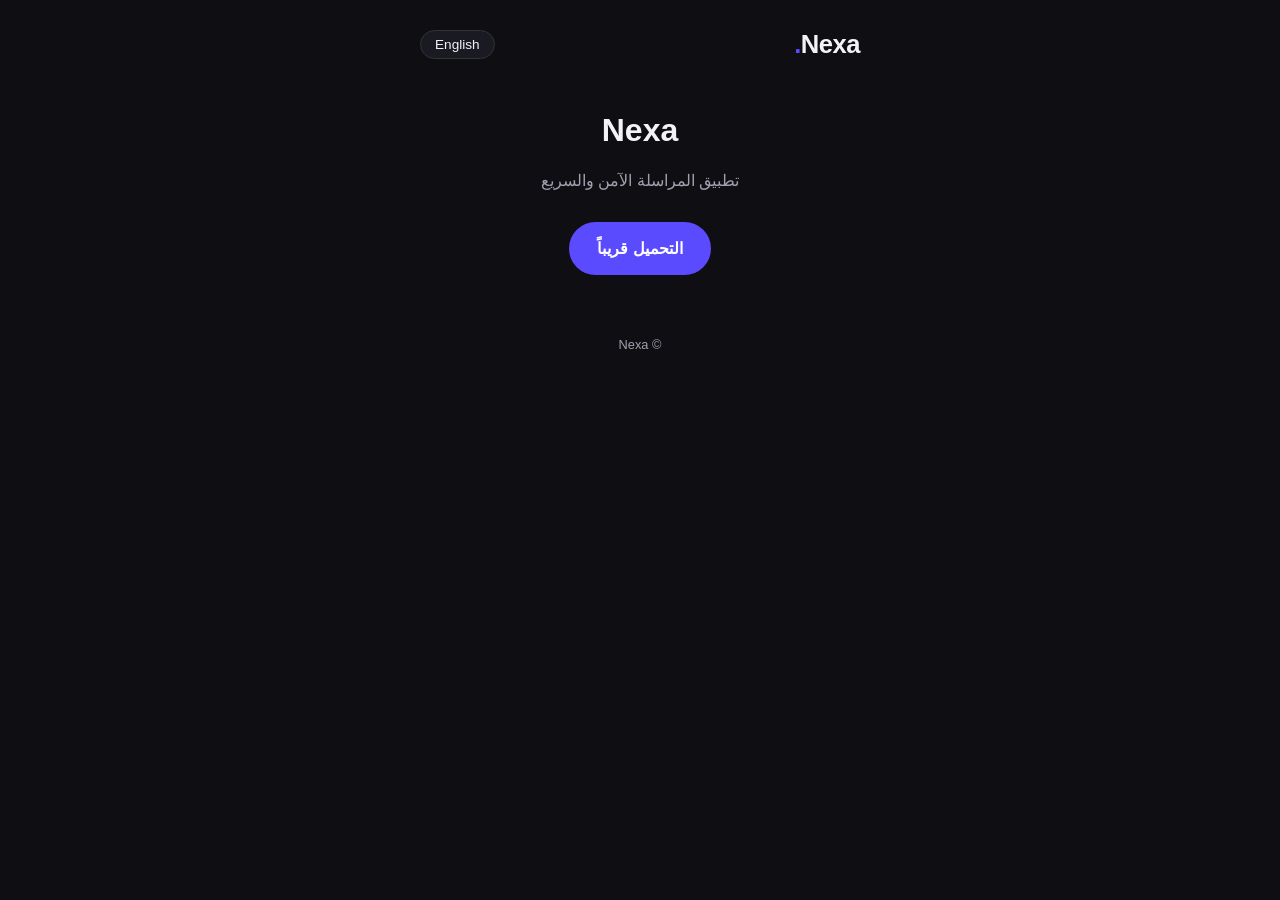
==== index.html @ ededb06b "Initialize Nexa public profile website (GitHub Pages)" ====
<!DOCTYPE html>
<html lang="ar" dir="rtl">
<head>
  <meta charset="UTF-8" />
  <meta name="viewport" content="width=device-width, initial-scale=1.0" />
  <title>Nexa</title>
  <meta name="description" content="Nexa — Secure & fast messaging" />
  <link rel="stylesheet" href="css/styles.css" />
  <script src="config.js"></script>
</head>
<body>
  <div id="app"></div>
  <script src="js/app.js"></script>
</body>
</html>
---- css/styles.css ----
:root {
  --primary: #5b4bff;
  --primary-dark: #4638d4;
  --bg: #0f0f13;
  --surface: #1a1a22;
  --text: #f2f2f7;
  --text-muted: #a0a0b0;
  --danger: #ff4d6d;
  --radius: 16px;
  --font-ar: "Segoe UI", "Tahoma", "Arial", sans-serif;
  --font-en: system-ui, -apple-system, sans-serif;
}

* { box-sizing: border-box; margin: 0; padding: 0; }

body {
  font-family: var(--font-ar);
  background: var(--bg);
  color: var(--text);
  min-height: 100vh;
  line-height: 1.6;
}

[dir="ltr"] body { font-family: var(--font-en); }

.container {
  max-width: 480px;
  margin: 0 auto;
  padding: 24px 20px;
}

header {
  display: flex;
  justify-content: space-between;
  align-items: center;
  margin-bottom: 40px;
}

.logo {
  font-size: 1.6rem;
  font-weight: 700;
  letter-spacing: -0.5px;
}

.logo span { color: var(--primary); }

.lang-btn {
  background: var(--surface);
  border: 1px solid #333;
  color: var(--text);
  padding: 6px 14px;
  border-radius: 999px;
  cursor: pointer;
  font-size: 0.85rem;
}

.hero {
  text-align: center;
  margin-bottom: 48px;
}

.hero h1 {
  font-size: 2rem;
  margin-bottom: 12px;
}

.hero p {
  color: var(--text-muted);
  margin-bottom: 28px;
}

.btn {
  display: inline-flex;
  align-items: center;
  justify-content: center;
  gap: 8px;
  background: var(--primary);
  color: white;
  text-decoration: none;
  padding: 14px 28px;
  border-radius: 999px;
  font-weight: 600;
  font-size: 1rem;
  border: none;
  cursor: pointer;
  transition: background 0.2s;
}

.btn:hover { background: var(--primary-dark); }
.btn:disabled {
  background: #444;
  cursor: not-allowed;
  opacity: 0.7;
}

.profile-card {
  background: var(--surface);
  border-radius: var(--radius);
  padding: 28px 24px;
  text-align: center;
}

.avatar {
  width: 96px;
  height: 96px;
  border-radius: 50%;
  background: #2a2a35;
  margin: 0 auto 16px;
  object-fit: cover;
  border: 3px solid var(--primary);
}

.display-name {
  font-size: 1.4rem;
  font-weight: 700;
  margin-bottom: 4px;
}

.username {
  color: var(--text-muted);
  font-size: 0.95rem;
  margin-bottom: 16px;
}

.bio {
  color: var(--text-muted);
  font-size: 0.95rem;
  margin-bottom: 24px;
}

.fallback {
  text-align: center;
  padding: 60px 20px;
}

.fallback h2 {
  margin-bottom: 12px;
}

.fallback p {
  color: var(--text-muted);
  margin-bottom: 24px;
}

.loading {
  text-align: center;
  padding: 80px 20px;
  color: var(--text-muted);
}

footer {
  text-align: center;
  margin-top: 60px;
  color: var(--text-muted);
  font-size: 0.8rem;
}
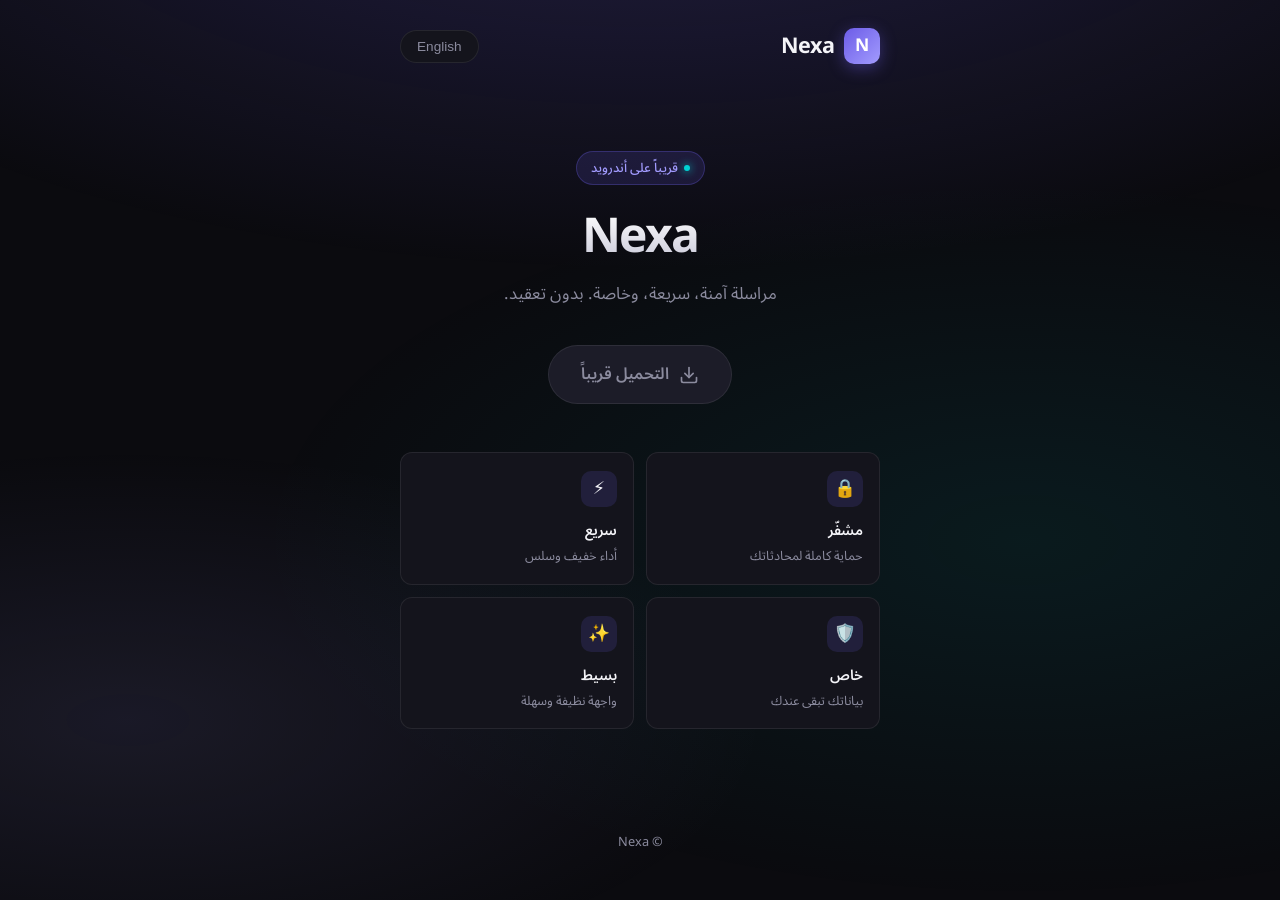
==== commit 83f95be1: "Redesign Nexa public website — modern premium look" ====
--- a/index.html
+++ b/index.html
@@ -2,13 +2,18 @@
 <html lang="ar" dir="rtl">
 <head>
   <meta charset="UTF-8" />
-  <meta name="viewport" content="width=device-width, initial-scale=1.0" />
-  <title>Nexa</title>
-  <meta name="description" content="Nexa — Secure & fast messaging" />
+  <meta name="viewport" content="width=device-width, initial-scale=1.0, viewport-fit=cover" />
+  <title>Nexa — Secure Messaging</title>
+  <meta name="description" content="Nexa — تطبيق المراسلة الآمن والسريع" />
+  <meta name="theme-color" content="#0b0b0f" />
+  <link rel="preconnect" href="https://fonts.googleapis.com" />
+  <link rel="preconnect" href="https://fonts.gstatic.com" crossorigin />
+  <link href="https://fonts.googleapis.com/css2?family=Inter:wght@400;500;600;700&family=Noto+Sans+Arabic:wght@400;500;600;700&display=swap" rel="stylesheet" />
   <link rel="stylesheet" href="css/styles.css" />
   <script src="config.js"></script>
 </head>
 <body>
+  <div class="bg-glow"></div>
   <div id="app"></div>
   <script src="js/app.js"></script>
 </body>
--- a/css/styles.css
+++ b/css/styles.css
@@ -1,156 +1,433 @@
 :root {
-  --primary: #5b4bff;
-  --primary-dark: #4638d4;
-  --bg: #0f0f13;
-  --surface: #1a1a22;
-  --text: #f2f2f7;
-  --text-muted: #a0a0b0;
-  --danger: #ff4d6d;
-  --radius: 16px;
-  --font-ar: "Segoe UI", "Tahoma", "Arial", sans-serif;
-  --font-en: system-ui, -apple-system, sans-serif;
-}
-
-* { box-sizing: border-box; margin: 0; padding: 0; }
+  --bg: #0b0b0f;
+  --surface: #14141c;
+  --surface-2: #1c1c28;
+  --border: rgba(255,255,255,0.08);
+  --text: #f4f4f8;
+  --text-muted: #8b8b9e;
+  --primary: #6c5ce7;
+  --primary-2: #a29bfe;
+  --accent: #00d2d3;
+  --radius: 20px;
+  --radius-sm: 12px;
+  --shadow: 0 20px 50px rgba(0,0,0,0.45);
+}
+
+* {
+  box-sizing: border-box;
+  margin: 0;
+  padding: 0;
+}
+
+html, body {
+  min-height: 100%;
+}
 
 body {
-  font-family: var(--font-ar);
+  font-family: "Noto Sans Arabic", "Inter", system-ui, sans-serif;
   background: var(--bg);
   color: var(--text);
+  line-height: 1.6;
+  -webkit-font-smoothing: antialiased;
+  overflow-x: hidden;
+}
+
+[dir="ltr"] body {
+  font-family: "Inter", "Noto Sans Arabic", system-ui, sans-serif;
+}
+
+/* Background glow */
+.bg-glow {
+  position: fixed;
+  inset: 0;
+  pointer-events: none;
+  background:
+    radial-gradient(ellipse 80% 50% at 50% -20%, rgba(108, 92, 231, 0.25), transparent),
+    radial-gradient(ellipse 60% 40% at 80% 60%, rgba(0, 210, 211, 0.08), transparent),
+    radial-gradient(ellipse 50% 30% at 10% 80%, rgba(162, 155, 254, 0.1), transparent);
+  z-index: 0;
+}
+
+#app {
+  position: relative;
+  z-index: 1;
   min-height: 100vh;
-  line-height: 1.6;
-}
-
-[dir="ltr"] body { font-family: var(--font-en); }
+  display: flex;
+  flex-direction: column;
+}
 
 .container {
-  max-width: 480px;
+  width: 100%;
+  max-width: 520px;
   margin: 0 auto;
-  padding: 24px 20px;
-}
-
-header {
-  display: flex;
+  padding: 20px 20px 40px;
+  flex: 1;
+  display: flex;
+  flex-direction: column;
+}
+
+/* Header */
+.header {
+  display: flex;
+  align-items: center;
   justify-content: space-between;
-  align-items: center;
-  margin-bottom: 40px;
+  padding: 8px 0 28px;
 }
 
 .logo {
-  font-size: 1.6rem;
-  font-weight: 700;
-  letter-spacing: -0.5px;
-}
-
-.logo span { color: var(--primary); }
+  display: flex;
+  align-items: center;
+  gap: 10px;
+  font-weight: 700;
+  font-size: 1.35rem;
+  letter-spacing: -0.03em;
+  text-decoration: none;
+  color: var(--text);
+}
+
+.logo-mark {
+  width: 36px;
+  height: 36px;
+  border-radius: 10px;
+  background: linear-gradient(135deg, var(--primary), var(--primary-2));
+  display: grid;
+  place-items: center;
+  font-size: 1.1rem;
+  font-weight: 700;
+  color: white;
+  box-shadow: 0 4px 16px rgba(108, 92, 231, 0.4);
+}
 
 .lang-btn {
   background: var(--surface);
-  border: 1px solid #333;
+  border: 1px solid var(--border);
+  color: var(--text-muted);
+  padding: 8px 16px;
+  border-radius: 999px;
+  font-size: 0.85rem;
+  font-weight: 500;
+  cursor: pointer;
+  transition: all 0.2s;
+}
+
+.lang-btn:hover {
   color: var(--text);
+  border-color: rgba(255,255,255,0.15);
+  background: var(--surface-2);
+}
+
+/* Hero */
+.hero {
+  flex: 1;
+  display: flex;
+  flex-direction: column;
+  align-items: center;
+  justify-content: center;
+  text-align: center;
+  padding: 20px 0 40px;
+}
+
+.badge {
+  display: inline-flex;
+  align-items: center;
+  gap: 6px;
+  background: rgba(108, 92, 231, 0.15);
+  border: 1px solid rgba(108, 92, 231, 0.3);
+  color: var(--primary-2);
+  font-size: 0.8rem;
+  font-weight: 500;
   padding: 6px 14px;
   border-radius: 999px;
-  cursor: pointer;
-  font-size: 0.85rem;
-}
-
-.hero {
-  text-align: center;
-  margin-bottom: 48px;
+  margin-bottom: 24px;
+}
+
+.badge-dot {
+  width: 6px;
+  height: 6px;
+  border-radius: 50%;
+  background: var(--accent);
+  box-shadow: 0 0 8px var(--accent);
 }
 
 .hero h1 {
-  font-size: 2rem;
-  margin-bottom: 12px;
-}
-
-.hero p {
-  color: var(--text-muted);
-  margin-bottom: 28px;
-}
-
-.btn {
+  font-size: clamp(2.2rem, 8vw, 3rem);
+  font-weight: 700;
+  letter-spacing: -0.04em;
+  line-height: 1.15;
+  margin-bottom: 16px;
+  background: linear-gradient(180deg, #fff 0%, #c8c8d8 100%);
+  -webkit-background-clip: text;
+  -webkit-text-fill-color: transparent;
+  background-clip: text;
+}
+
+.hero-sub {
+  color: var(--text-muted);
+  font-size: 1.05rem;
+  max-width: 340px;
+  margin-bottom: 36px;
+  line-height: 1.7;
+}
+
+/* Download button */
+.btn-download {
   display: inline-flex;
   align-items: center;
   justify-content: center;
-  gap: 8px;
-  background: var(--primary);
+  gap: 10px;
+  background: linear-gradient(135deg, var(--primary), #7c6cf0);
   color: white;
   text-decoration: none;
-  padding: 14px 28px;
-  border-radius: 999px;
   font-weight: 600;
   font-size: 1rem;
+  padding: 16px 32px;
+  border-radius: 999px;
   border: none;
   cursor: pointer;
-  transition: background 0.2s;
-}
-
-.btn:hover { background: var(--primary-dark); }
-.btn:disabled {
-  background: #444;
-  cursor: not-allowed;
-  opacity: 0.7;
+  box-shadow: 0 8px 28px rgba(108, 92, 231, 0.45);
+  transition: transform 0.2s, box-shadow 0.2s;
+}
+
+.btn-download:hover {
+  transform: translateY(-2px);
+  box-shadow: 0 12px 32px rgba(108, 92, 231, 0.55);
+}
+
+.btn-download:active {
+  transform: translateY(0);
+}
+
+.btn-download.soon {
+  background: var(--surface-2);
+  box-shadow: none;
+  color: var(--text-muted);
+  border: 1px solid var(--border);
+  cursor: default;
+}
+
+.btn-download.soon:hover {
+  transform: none;
+}
+
+.btn-icon {
+  width: 20px;
+  height: 20px;
+}
+
+/* Features */
+.features {
+  display: grid;
+  grid-template-columns: 1fr 1fr;
+  gap: 12px;
+  margin-top: 48px;
+  width: 100%;
+}
+
+.feature {
+  background: var(--surface);
+  border: 1px solid var(--border);
+  border-radius: var(--radius-sm);
+  padding: 18px 16px;
+  text-align: start;
+}
+
+.feature-icon {
+  width: 36px;
+  height: 36px;
+  border-radius: 10px;
+  background: rgba(108, 92, 231, 0.15);
+  display: grid;
+  place-items: center;
+  margin-bottom: 12px;
+  font-size: 1.1rem;
+}
+
+.feature h3 {
+  font-size: 0.9rem;
+  font-weight: 600;
+  margin-bottom: 4px;
+}
+
+.feature p {
+  font-size: 0.8rem;
+  color: var(--text-muted);
+  line-height: 1.5;
+}
+
+/* Profile card */
+.profile-wrap {
+  flex: 1;
+  display: flex;
+  flex-direction: column;
+  align-items: center;
+  justify-content: center;
+  padding: 20px 0;
 }
 
 .profile-card {
+  width: 100%;
   background: var(--surface);
+  border: 1px solid var(--border);
   border-radius: var(--radius);
-  padding: 28px 24px;
+  padding: 36px 28px 32px;
   text-align: center;
+  box-shadow: var(--shadow);
 }
 
 .avatar {
-  width: 96px;
-  height: 96px;
+  width: 104px;
+  height: 104px;
   border-radius: 50%;
-  background: #2a2a35;
-  margin: 0 auto 16px;
   object-fit: cover;
-  border: 3px solid var(--primary);
+  margin: 0 auto 18px;
+  border: 3px solid transparent;
+  background:
+    linear-gradient(var(--surface), var(--surface)) padding-box,
+    linear-gradient(135deg, var(--primary), var(--accent)) border-box;
+  box-shadow: 0 8px 24px rgba(0,0,0,0.3);
+}
+
+.avatar-placeholder {
+  width: 104px;
+  height: 104px;
+  border-radius: 50%;
+  margin: 0 auto 18px;
+  background: linear-gradient(135deg, var(--primary), var(--primary-2));
+  display: grid;
+  place-items: center;
+  font-size: 2.4rem;
+  font-weight: 700;
+  color: white;
+  box-shadow: 0 8px 24px rgba(108, 92, 231, 0.35);
 }
 
 .display-name {
+  font-size: 1.5rem;
+  font-weight: 700;
+  letter-spacing: -0.02em;
+  margin-bottom: 4px;
+}
+
+.username {
+  color: var(--text-muted);
+  font-size: 0.95rem;
+  margin-bottom: 14px;
+}
+
+.bio {
+  color: var(--text-muted);
+  font-size: 0.95rem;
+  line-height: 1.6;
+  margin-bottom: 28px;
+  max-width: 320px;
+  margin-left: auto;
+  margin-right: auto;
+}
+
+/* Fallback */
+.fallback {
+  flex: 1;
+  display: flex;
+  flex-direction: column;
+  align-items: center;
+  justify-content: center;
+  text-align: center;
+  padding: 40px 0;
+}
+
+.fallback-icon {
+  width: 72px;
+  height: 72px;
+  border-radius: 20px;
+  background: var(--surface);
+  border: 1px solid var(--border);
+  display: grid;
+  place-items: center;
+  font-size: 1.8rem;
+  margin-bottom: 24px;
+  color: var(--text-muted);
+}
+
+.fallback h2 {
   font-size: 1.4rem;
   font-weight: 700;
-  margin-bottom: 4px;
-}
-
-.username {
-  color: var(--text-muted);
+  margin-bottom: 10px;
+}
+
+.fallback p {
+  color: var(--text-muted);
+  max-width: 280px;
+  margin-bottom: 28px;
   font-size: 0.95rem;
-  margin-bottom: 16px;
-}
-
-.bio {
-  color: var(--text-muted);
+}
+
+.btn-secondary {
+  display: inline-flex;
+  align-items: center;
+  gap: 8px;
+  background: var(--surface);
+  border: 1px solid var(--border);
+  color: var(--text);
+  text-decoration: none;
+  font-weight: 500;
   font-size: 0.95rem;
-  margin-bottom: 24px;
-}
-
-.fallback {
+  padding: 12px 24px;
+  border-radius: 999px;
+  transition: all 0.2s;
+}
+
+.btn-secondary:hover {
+  background: var(--surface-2);
+  border-color: rgba(255,255,255,0.15);
+}
+
+/* Loading */
+.loading {
+  flex: 1;
+  display: flex;
+  flex-direction: column;
+  align-items: center;
+  justify-content: center;
+  gap: 16px;
+  color: var(--text-muted);
+}
+
+.spinner {
+  width: 36px;
+  height: 36px;
+  border: 3px solid var(--border);
+  border-top-color: var(--primary);
+  border-radius: 50%;
+  animation: spin 0.8s linear infinite;
+}
+
+@keyframes spin {
+  to { transform: rotate(360deg); }
+}
+
+/* Footer */
+.footer {
   text-align: center;
-  padding: 60px 20px;
-}
-
-.fallback h2 {
-  margin-bottom: 12px;
-}
-
-.fallback p {
-  color: var(--text-muted);
-  margin-bottom: 24px;
-}
-
-.loading {
-  text-align: center;
-  padding: 80px 20px;
-  color: var(--text-muted);
-}
-
-footer {
-  text-align: center;
-  margin-top: 60px;
+  padding: 24px 0 8px;
   color: var(--text-muted);
   font-size: 0.8rem;
 }
+
+.footer a {
+  color: var(--text-muted);
+  text-decoration: none;
+}
+
+.footer a:hover {
+  color: var(--text);
+}
+
+/* Mobile tweaks */
+@media (max-width: 400px) {
+  .features {
+    grid-template-columns: 1fr;
+  }
+  .hero h1 {
+    font-size: 2rem;
+  }
+}
